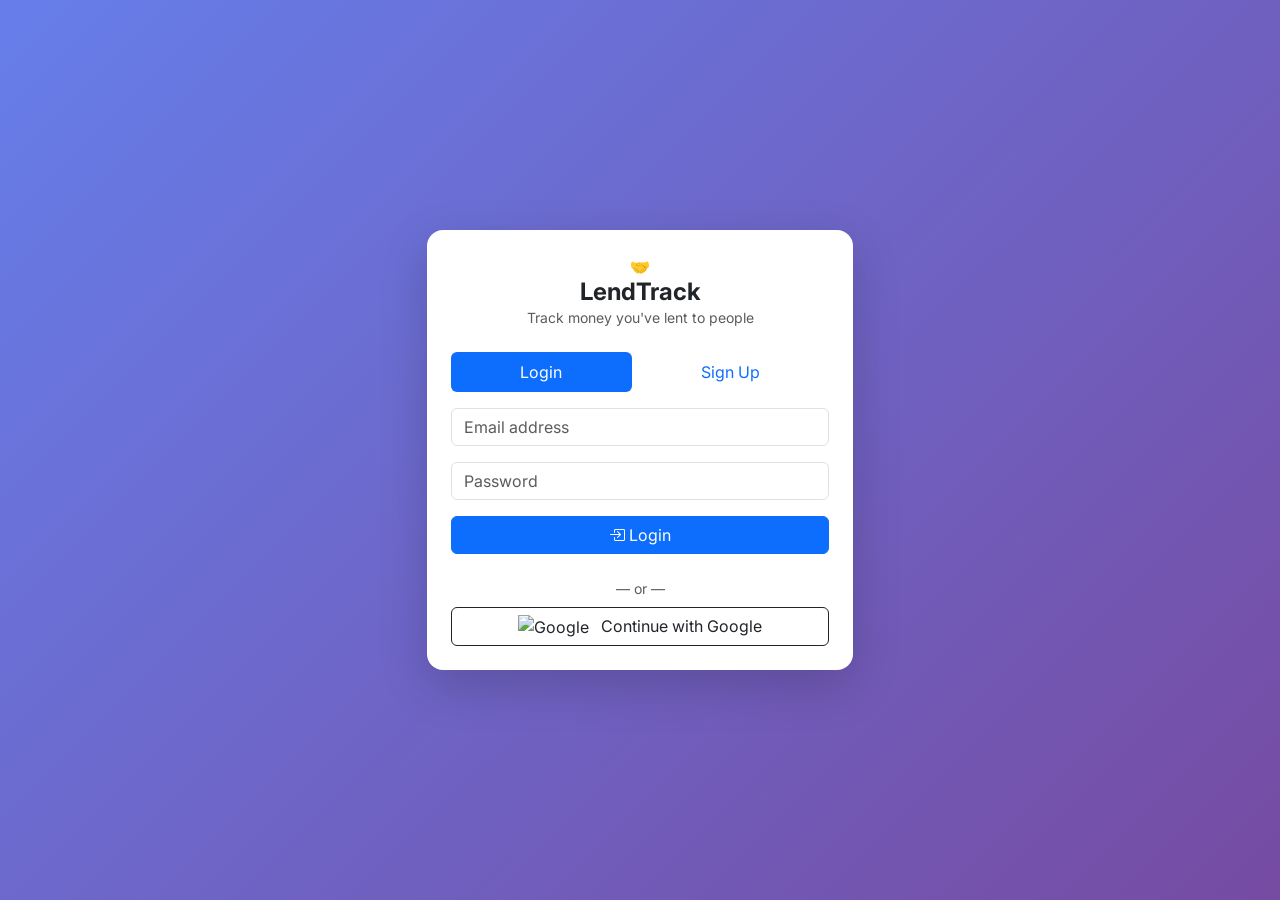
==== index.html @ 92a3c4c7 "Add files via upload" ====
<!DOCTYPE html>
<html lang="en">
<head>
  <meta charset="UTF-8">
  <meta name="viewport" content="width=device-width, initial-scale=1.0">
  <title>LendTrack – Login</title>
  <link href="https://cdn.jsdelivr.net/npm/bootstrap@5.3.3/dist/css/bootstrap.min.css" rel="stylesheet">
  <link href="https://fonts.googleapis.com/css2?family=Inter:wght@400;600;700&display=swap" rel="stylesheet">
  <link href="https://cdn.jsdelivr.net/npm/bootstrap-icons@1.11.3/font/bootstrap-icons.min.css" rel="stylesheet">
  <link href="css/style.css" rel="stylesheet">
</head>
<body class="auth-body d-flex align-items-center justify-content-center min-vh-100">

  <div class="col-11 col-sm-8 col-md-5 col-lg-4">
    <div class="card shadow-lg border-0 rounded-4">
      <div class="card-body p-4">

        <div class="text-center mb-4">
          <div class="empty-icon">🤝</div>
          <h4 class="fw-bold mb-0">LendTrack</h4>
          <p class="text-muted small">Track money you've lent to people</p>
        </div>

        <!-- Auth Tabs -->
        <ul class="nav nav-pills nav-fill mb-3" id="authTabs">
          <li class="nav-item">
            <a class="nav-link active" href="#" onclick="showTab('login'); return false;">Login</a>
          </li>
          <li class="nav-item">
            <a class="nav-link" href="#" onclick="showTab('signup'); return false;">Sign Up</a>
          </li>
        </ul>

        <div id="authError" class="alert alert-danger d-none small py-2 mb-3"></div>

        <!-- Login Form -->
        <div id="loginForm">
          <div class="mb-3">
            <input type="email" id="loginEmail" class="form-control" placeholder="Email address">
          </div>
          <div class="mb-3">
            <input type="password" id="loginPassword" class="form-control" placeholder="Password"
              onkeydown="if(event.key==='Enter') handleLogin()">
          </div>
          <button class="btn btn-primary w-100 mb-3" onclick="handleLogin()">
            <i class="bi bi-box-arrow-in-right"></i> Login
          </button>
        </div>

        <!-- Signup Form -->
        <div id="signupForm" class="d-none">
          <div class="mb-3">
            <input type="text" id="signupName" class="form-control" placeholder="Your name">
          </div>
          <div class="mb-3">
            <input type="email" id="signupEmail" class="form-control" placeholder="Email address">
          </div>
          <div class="mb-3">
            <input type="password" id="signupPassword" class="form-control" placeholder="Password (min 6 chars)">
          </div>
          <button class="btn btn-primary w-100 mb-3" onclick="handleSignup()">
            <i class="bi bi-person-plus"></i> Create Account
          </button>
        </div>

        <div class="text-center text-muted small my-2">— or —</div>

        <button class="btn btn-outline-dark w-100" onclick="signInWithGoogle()">
          <img src="https://www.gstatic.com/firebasejs/ui/2.0.0/images/auth/google.svg" width="18" class="me-2" alt="Google">
          Continue with Google
        </button>

      </div>
    </div>
  </div>

  <!-- Firebase -->
  <script src="https://www.gstatic.com/firebasejs/10.8.0/firebase-app-compat.js"></script>
  <script src="https://www.gstatic.com/firebasejs/10.8.0/firebase-auth-compat.js"></script>
  <script src="https://www.gstatic.com/firebasejs/10.8.0/firebase-firestore-compat.js"></script>
  <script src="https://cdn.jsdelivr.net/npm/bootstrap@5.3.3/dist/js/bootstrap.bundle.min.js"></script>
  <script src="js/firebase-config.js"></script>
  <script src="js/auth.js"></script>
  <script>
    auth.onAuthStateChanged(user => { if (user) window.location.href = 'dashboard.html'; });

    function showTab(tab) {
      document.getElementById('loginForm').classList.toggle('d-none', tab !== 'login');
      document.getElementById('signupForm').classList.toggle('d-none', tab !== 'signup');
      document.querySelectorAll('#authTabs .nav-link').forEach((el, i) => {
        el.classList.toggle('active', (i === 0) === (tab === 'login'));
      });
      document.getElementById('authError').classList.add('d-none');
    }

    function handleLogin() {
      signInWithEmail(
        document.getElementById('loginEmail').value,
        document.getElementById('loginPassword').value
      );
    }

    function handleSignup() {
      signUpWithEmail(
        document.getElementById('signupEmail').value,
        document.getElementById('signupPassword').value,
        document.getElementById('signupName').value
      );
    }
  </script>
</body>
</html>
---- css/style.css ----
* { font-family: 'Inter', sans-serif; }

body { background-color: #f4f6fb; }

.auth-body {
  background: linear-gradient(135deg, #667eea 0%, #764ba2 100%);
}

.borrower-card {
  cursor: pointer;
  transition: transform 0.15s ease, box-shadow 0.15s ease;
  border-radius: 14px !important;
}
.borrower-card:hover {
  transform: translateY(-4px);
  box-shadow: 0 10px 30px rgba(0,0,0,0.12) !important;
}

.card { border-radius: 12px; }
.modal-content { border: none; }

.navbar { padding: 0.6rem 1rem; }

/* Mobile tweaks */
@media (max-width: 576px) {
  .fs-5 { font-size: 1rem !important; }
  .card-body { padding: 0.85rem; }
}
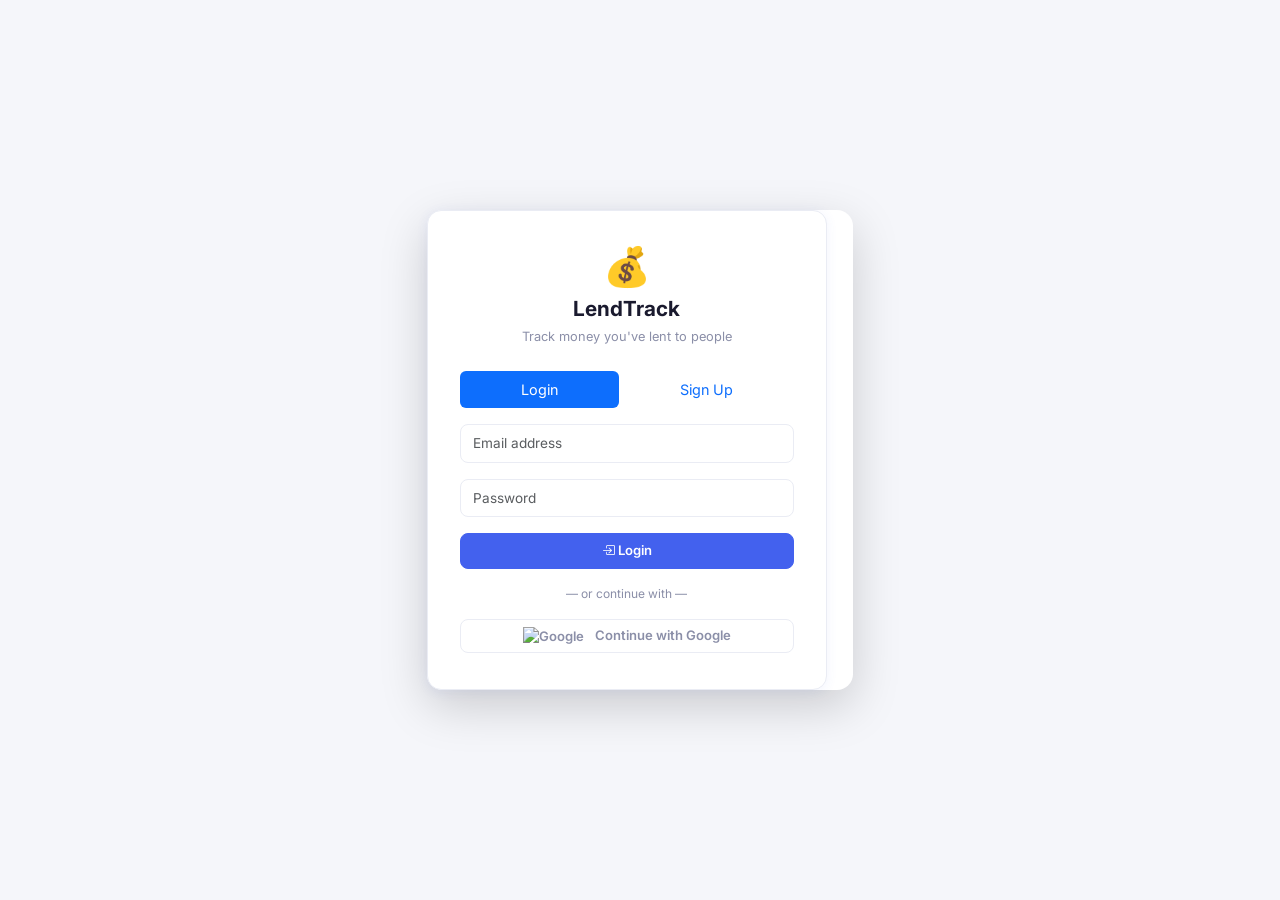
==== commit cbdc4b9d: "Add files via upload" ====
--- a/index.html
+++ b/index.html
@@ -13,64 +13,62 @@
 
   <div class="col-11 col-sm-8 col-md-5 col-lg-4">
     <div class="card shadow-lg border-0 rounded-4">
-      <div class="card-body p-4">
+      <div class="auth-card">
+  <div class="text-center mb-4">
+    <div class="auth-logo">💰</div>
+    <div class="auth-title mt-2">LendTrack</div>
+    <div class="auth-subtitle">Track money you've lent to people</div>
+  </div>
 
-        <div class="text-center mb-4">
-          <div class="empty-icon">🤝</div>
-          <h4 class="fw-bold mb-0">LendTrack</h4>
-          <p class="text-muted small">Track money you've lent to people</p>
-        </div>
+  <ul class="nav nav-pills nav-fill mb-3" id="authTabs">
+    <li class="nav-item">
+      <a class="nav-link active" href="#" onclick="showTab('login'); return false;">Login</a>
+    </li>
+    <li class="nav-item">
+      <a class="nav-link" href="#" onclick="showTab('signup'); return false;">Sign Up</a>
+    </li>
+  </ul>
 
-        <!-- Auth Tabs -->
-        <ul class="nav nav-pills nav-fill mb-3" id="authTabs">
-          <li class="nav-item">
-            <a class="nav-link active" href="#" onclick="showTab('login'); return false;">Login</a>
-          </li>
-          <li class="nav-item">
-            <a class="nav-link" href="#" onclick="showTab('signup'); return false;">Sign Up</a>
-          </li>
-        </ul>
+  <div id="authError" class="alert alert-danger d-none small py-2 mb-3" role="alert"></div>
 
-        <div id="authError" class="alert alert-danger d-none small py-2 mb-3"></div>
+  <!-- Login Form -->
+  <div id="loginForm">
+    <div class="mb-3">
+      <input type="email" id="loginEmail" class="form-control" placeholder="Email address" aria-label="Email address">
+    </div>
+    <div class="mb-3">
+      <input type="password" id="loginPassword" class="form-control" placeholder="Password" aria-label="Password"
+        onkeydown="if(event.key==='Enter') handleLogin()">
+    </div>
+    <button class="btn btn-primary w-100 mb-3" onclick="handleLogin()">
+      <i class="bi bi-box-arrow-in-right" aria-hidden="true"></i> Login
+    </button>
+  </div>
 
-        <!-- Login Form -->
-        <div id="loginForm">
-          <div class="mb-3">
-            <input type="email" id="loginEmail" class="form-control" placeholder="Email address">
-          </div>
-          <div class="mb-3">
-            <input type="password" id="loginPassword" class="form-control" placeholder="Password"
-              onkeydown="if(event.key==='Enter') handleLogin()">
-          </div>
-          <button class="btn btn-primary w-100 mb-3" onclick="handleLogin()">
-            <i class="bi bi-box-arrow-in-right"></i> Login
-          </button>
-        </div>
+  <!-- Signup Form -->
+  <div id="signupForm" class="d-none">
+    <div class="mb-3">
+      <input type="text" id="signupName" class="form-control" placeholder="Your name" aria-label="Your name">
+    </div>
+    <div class="mb-3">
+      <input type="email" id="signupEmail" class="form-control" placeholder="Email address" aria-label="Email address">
+    </div>
+    <div class="mb-3">
+      <input type="password" id="signupPassword" class="form-control" placeholder="Password (min 6 chars)" aria-label="Password">
+    </div>
+    <button class="btn btn-primary w-100 mb-3" onclick="handleSignup()">
+      <i class="bi bi-person-plus" aria-hidden="true"></i> Create Account
+    </button>
+  </div>
 
-        <!-- Signup Form -->
-        <div id="signupForm" class="d-none">
-          <div class="mb-3">
-            <input type="text" id="signupName" class="form-control" placeholder="Your name">
-          </div>
-          <div class="mb-3">
-            <input type="email" id="signupEmail" class="form-control" placeholder="Email address">
-          </div>
-          <div class="mb-3">
-            <input type="password" id="signupPassword" class="form-control" placeholder="Password (min 6 chars)">
-          </div>
-          <button class="btn btn-primary w-100 mb-3" onclick="handleSignup()">
-            <i class="bi bi-person-plus"></i> Create Account
-          </button>
-        </div>
+  <div class="text-center mb-3" style="font-size:0.75rem;color:var(--text-muted)">— or continue with —</div>
 
-        <div class="text-center text-muted small my-2">— or —</div>
+  <button class="btn btn-outline-secondary w-100" onclick="signInWithGoogle()" aria-label="Continue with Google">
+    <img src="https://www.gstatic.com/firebasejs/ui/2.0.0/images/auth/google.svg" width="16" class="me-2" alt="Google">
+    Continue with Google
+  </button>
+</div>
 
-        <button class="btn btn-outline-dark w-100" onclick="signInWithGoogle()">
-          <img src="https://www.gstatic.com/firebasejs/ui/2.0.0/images/auth/google.svg" width="18" class="me-2" alt="Google">
-          Continue with Google
-        </button>
-
-      </div>
     </div>
   </div>
 
--- a/css/style.css
+++ b/css/style.css
@@ -1,28 +1,423 @@
-* { font-family: 'Inter', sans-serif; }
-
-body { background-color: #f4f6fb; }
-
+/* ── Base ──────────────────────────────────────────────────── */
+*, *::before, *::after { box-sizing: border-box; }
+
+:root {
+  --primary:      #4361ee;
+  --primary-soft: #eef0fd;
+  --success:      #2dc653;
+  --success-soft: #edfbf1;
+  --danger:       #ef233c;
+  --danger-soft:  #fef0f2;
+  --warning:      #f4a522;
+  --warning-soft: #fef6e9;
+  --text-main:    #1a1a2e;
+  --text-muted:   #8b8fa8;
+  --border:       #eaecf4;
+  --bg:           #f5f6fa;
+  --white:        #ffffff;
+  --radius:       14px;
+  --radius-sm:    8px;
+  --shadow:       0 2px 12px rgba(67,97,238,0.07);
+  --shadow-hover: 0 8px 28px rgba(67,97,238,0.13);
+}
+
+body {
+  font-family: 'Inter', sans-serif;
+  background: var(--bg);
+  color: var(--text-main);
+  font-size: 0.9rem;
+}
+
+/* ── Auth Page ─────────────────────────────────────────────── */
 .auth-body {
-  background: linear-gradient(135deg, #667eea 0%, #764ba2 100%);
-}
-
+  background: var(--bg);
+  min-height: 100vh;
+  display: flex;
+  align-items: center;
+  justify-content: center;
+}
+
+.auth-card {
+  background: var(--white);
+  border: 1px solid var(--border);
+  border-radius: var(--radius);
+  box-shadow: var(--shadow);
+  padding: 2.2rem 2rem;
+  width: 100%;
+  max-width: 400px;
+}
+
+.auth-logo {
+  font-size: 2.4rem;
+  line-height: 1;
+}
+
+.auth-title {
+  font-size: 1.3rem;
+  font-weight: 700;
+  color: var(--text-main);
+  margin-bottom: 0.2rem;
+}
+
+.auth-subtitle {
+  font-size: 0.8rem;
+  color: var(--text-muted);
+}
+
+/* ── Navbar ─────────────────────────────────────────────────── */
+.app-navbar {
+  background: var(--white);
+  border-bottom: 1px solid var(--border);
+  padding: 0.75rem 1.25rem;
+  display: flex;
+  align-items: center;
+  justify-content: space-between;
+  position: sticky;
+  top: 0;
+  z-index: 100;
+}
+
+.app-navbar .brand {
+  font-size: 1rem;
+  font-weight: 700;
+  color: var(--primary);
+  letter-spacing: -0.3px;
+}
+
+.app-navbar .brand span {
+  color: var(--text-main);
+}
+
+.user-chip {
+  display: flex;
+  align-items: center;
+  gap: 0.5rem;
+  background: var(--bg);
+  border: 1px solid var(--border);
+  border-radius: 50px;
+  padding: 0.3rem 0.8rem;
+  font-size: 0.78rem;
+  color: var(--text-muted);
+  font-weight: 500;
+}
+
+/* ── Summary Cards ──────────────────────────────────────────── */
+.stat-card {
+  background: var(--white);
+  border: 1px solid var(--border);
+  border-radius: var(--radius);
+  padding: 1rem 1.1rem;
+  display: flex;
+  align-items: center;
+  gap: 0.9rem;
+  box-shadow: var(--shadow);
+}
+
+.stat-icon {
+  width: 42px;
+  height: 42px;
+  border-radius: 10px;
+  display: flex;
+  align-items: center;
+  justify-content: center;
+  font-size: 1.1rem;
+  flex-shrink: 0;
+}
+
+.stat-icon.blue   { background: var(--primary-soft); color: var(--primary); }
+.stat-icon.green  { background: var(--success-soft); color: var(--success); }
+.stat-icon.red    { background: var(--danger-soft);  color: var(--danger);  }
+.stat-icon.yellow { background: var(--warning-soft); color: var(--warning); }
+
+.stat-label {
+  font-size: 0.72rem;
+  color: var(--text-muted);
+  font-weight: 500;
+  text-transform: uppercase;
+  letter-spacing: 0.4px;
+}
+
+.stat-value {
+  font-size: 1.15rem;
+  font-weight: 700;
+  color: var(--text-main);
+  line-height: 1.2;
+}
+
+/* ── Toolbar ────────────────────────────────────────────────── */
+.toolbar {
+  display: flex;
+  gap: 0.6rem;
+  align-items: center;
+  flex-wrap: wrap;
+}
+
+.toolbar .form-control,
+.toolbar .form-select {
+  border: 1px solid var(--border);
+  border-radius: var(--radius-sm);
+  font-size: 0.82rem;
+  background: var(--white);
+  color: var(--text-main);
+  box-shadow: none;
+}
+
+.toolbar .form-control:focus,
+.toolbar .form-select:focus {
+  border-color: var(--primary);
+  box-shadow: 0 0 0 3px rgba(67,97,238,0.12);
+}
+
+/* ── Borrower Cards ─────────────────────────────────────────── */
 .borrower-card {
+  background: var(--white);
+  border: 1px solid var(--border);
+  border-radius: var(--radius);
+  padding: 1.1rem;
   cursor: pointer;
-  transition: transform 0.15s ease, box-shadow 0.15s ease;
-  border-radius: 14px !important;
-}
+  transition: box-shadow 0.18s ease, border-color 0.18s ease, transform 0.18s ease;
+  box-shadow: var(--shadow);
+  height: 100%;
+}
+
 .borrower-card:hover {
-  transform: translateY(-4px);
-  box-shadow: 0 10px 30px rgba(0,0,0,0.12) !important;
-}
-
-.card { border-radius: 12px; }
-.modal-content { border: none; }
-
-.navbar { padding: 0.6rem 1rem; }
-
-/* Mobile tweaks */
+  box-shadow: var(--shadow-hover);
+  border-color: #c5cdfa;
+  transform: translateY(-3px);
+}
+
+.borrower-avatar {
+  width: 38px;
+  height: 38px;
+  border-radius: 50%;
+  background: var(--primary-soft);
+  color: var(--primary);
+  font-weight: 700;
+  font-size: 0.95rem;
+  display: flex;
+  align-items: center;
+  justify-content: center;
+  flex-shrink: 0;
+}
+
+.borrower-name {
+  font-size: 0.9rem;
+  font-weight: 700;
+  color: var(--text-main);
+  margin-bottom: 0;
+}
+
+.borrower-phone {
+  font-size: 0.75rem;
+  color: var(--text-muted);
+}
+
+.stat-row {
+  display: grid;
+  grid-template-columns: 1fr 1fr 1fr;
+  gap: 0.3rem;
+  margin-top: 0.9rem;
+  padding-top: 0.9rem;
+  border-top: 1px solid var(--border);
+}
+
+.stat-row-item {
+  text-align: center;
+}
+
+.stat-row-item .mini-label {
+  font-size: 0.65rem;
+  color: var(--text-muted);
+  text-transform: uppercase;
+  letter-spacing: 0.3px;
+}
+
+.stat-row-item .mini-value {
+  font-size: 0.82rem;
+  font-weight: 700;
+  margin-top: 1px;
+}
+
+.card-footer-row {
+  display: flex;
+  justify-content: space-between;
+  align-items: center;
+  margin-top: 0.85rem;
+  padding-top: 0.85rem;
+  border-top: 1px solid var(--border);
+  gap: 0.4rem;
+}
+
+/* ── Status Badges ──────────────────────────────────────────── */
+.badge-status {
+  font-size: 0.65rem;
+  font-weight: 600;
+  padding: 0.28rem 0.65rem;
+  border-radius: 50px;
+  letter-spacing: 0.3px;
+  text-transform: uppercase;
+}
+
+.badge-pending  { background: var(--warning-soft); color: var(--warning); }
+.badge-partial  { background: #fff3e0;              color: #e65100; }
+.badge-settled  { background: var(--success-soft);  color: var(--success); }
+.badge-overdue  { background: var(--danger-soft);   color: var(--danger);  }
+
+/* ── Empty State ────────────────────────────────────────────── */
+.empty-state {
+  text-align: center;
+  padding: 3.5rem 1rem;
+  color: var(--text-muted);
+}
+
+.empty-icon { font-size: 2.8rem; margin-bottom: 0.5rem; }
+.empty-text { font-size: 0.85rem; }
+
+/* ── Buttons ────────────────────────────────────────────────── */
+.btn-primary {
+  background: var(--primary);
+  border-color: var(--primary);
+  font-size: 0.82rem;
+  font-weight: 600;
+  border-radius: var(--radius-sm);
+  padding: 0.45rem 1rem;
+}
+
+.btn-primary:hover, .btn-primary:focus {
+  background: #3451d1;
+  border-color: #3451d1;
+  box-shadow: 0 4px 14px rgba(67,97,238,0.3);
+}
+
+.btn-outline-secondary {
+  border-color: var(--border);
+  color: var(--text-muted);
+  font-size: 0.82rem;
+  font-weight: 600;
+  border-radius: var(--radius-sm);
+}
+
+.btn-outline-secondary:hover {
+  background: var(--bg);
+  border-color: var(--border);
+  color: var(--text-main);
+}
+
+.btn-icon {
+  width: 30px;
+  height: 30px;
+  padding: 0;
+  display: inline-flex;
+  align-items: center;
+  justify-content: center;
+  border-radius: var(--radius-sm);
+  font-size: 0.8rem;
+  border: 1px solid var(--border);
+  background: var(--bg);
+  color: var(--text-muted);
+  cursor: pointer;
+  transition: all 0.15s;
+}
+
+.btn-icon:hover { background: var(--white); color: var(--danger); border-color: var(--danger-soft); }
+.btn-icon.add:hover { color: var(--primary); border-color: var(--primary-soft); }
+
+/* ── Modals ─────────────────────────────────────────────────── */
+.modal-content {
+  border: 1px solid var(--border);
+  border-radius: var(--radius);
+  box-shadow: 0 20px 60px rgba(0,0,0,0.1);
+}
+
+.modal-header {
+  padding: 1.2rem 1.4rem 0.6rem;
+  border-bottom: none;
+}
+
+.modal-body   { padding: 0.5rem 1.4rem 1rem; }
+.modal-footer { padding: 0 1.4rem 1.2rem; border-top: none; }
+
+.modal-title {
+  font-size: 0.95rem;
+  font-weight: 700;
+  color: var(--text-main);
+}
+
+.form-label {
+  font-size: 0.75rem;
+  font-weight: 600;
+  color: var(--text-muted);
+  text-transform: uppercase;
+  letter-spacing: 0.4px;
+  margin-bottom: 0.3rem;
+}
+
+.form-control, .form-select {
+  border: 1px solid var(--border);
+  border-radius: var(--radius-sm);
+  font-size: 0.85rem;
+  color: var(--text-main);
+  padding: 0.5rem 0.8rem;
+  box-shadow: none;
+  transition: border-color 0.15s, box-shadow 0.15s;
+}
+
+.form-control:focus, .form-select:focus {
+  border-color: var(--primary);
+  box-shadow: 0 0 0 3px rgba(67,97,238,0.12);
+  outline: none;
+}
+
+.modal-divider {
+  height: 1px;
+  background: var(--border);
+  margin: 0.6rem 0 1rem;
+}
+
+/* ── Loan History Cards ─────────────────────────────────────── */
+.loan-item {
+  background: var(--bg);
+  border: 1px solid var(--border);
+  border-radius: var(--radius-sm);
+  padding: 0.85rem 1rem;
+  margin-bottom: 0.6rem;
+}
+
+.loan-item-amount { font-size: 1rem; font-weight: 700; color: var(--text-main); }
+.loan-item-meta   { font-size: 0.75rem; color: var(--text-muted); margin-top: 0.15rem; }
+.loan-item-due    { font-size: 0.72rem; margin-top: 0.2rem; }
+
+.repay-mini-row {
+  display: flex;
+  justify-content: space-between;
+  font-size: 0.75rem;
+  margin-top: 0.5rem;
+  padding-top: 0.5rem;
+  border-top: 1px solid var(--border);
+  color: var(--text-muted);
+}
+
+/* ── Outstanding Info Alert ─────────────────────────────────── */
+.outstanding-info {
+  background: var(--primary-soft);
+  border: 1px solid #c5cdfa;
+  border-radius: var(--radius-sm);
+  padding: 0.6rem 0.9rem;
+  font-size: 0.8rem;
+  color: var(--primary);
+  margin-bottom: 1rem;
+  font-weight: 500;
+}
+
+/* ── Accessibility ──────────────────────────────────────────── */
+.btn-close:focus  { outline: 2px solid var(--primary); outline-offset: 2px; }
+.visually-hidden  { position: absolute; width: 1px; height: 1px; overflow: hidden; clip: rect(0,0,0,0); }
+
+/* ── Mobile ─────────────────────────────────────────────────── */
 @media (max-width: 576px) {
-  .fs-5 { font-size: 1rem !important; }
-  .card-body { padding: 0.85rem; }
-}
+  .stat-value    { font-size: 1rem; }
+  .auth-card     { padding: 1.6rem 1.2rem; margin: 1rem; }
+  .modal-header  { padding: 1rem 1.1rem 0.5rem; }
+  .modal-body    { padding: 0.4rem 1.1rem 0.8rem; }
+  .modal-footer  { padding: 0 1.1rem 1rem; }
+}
